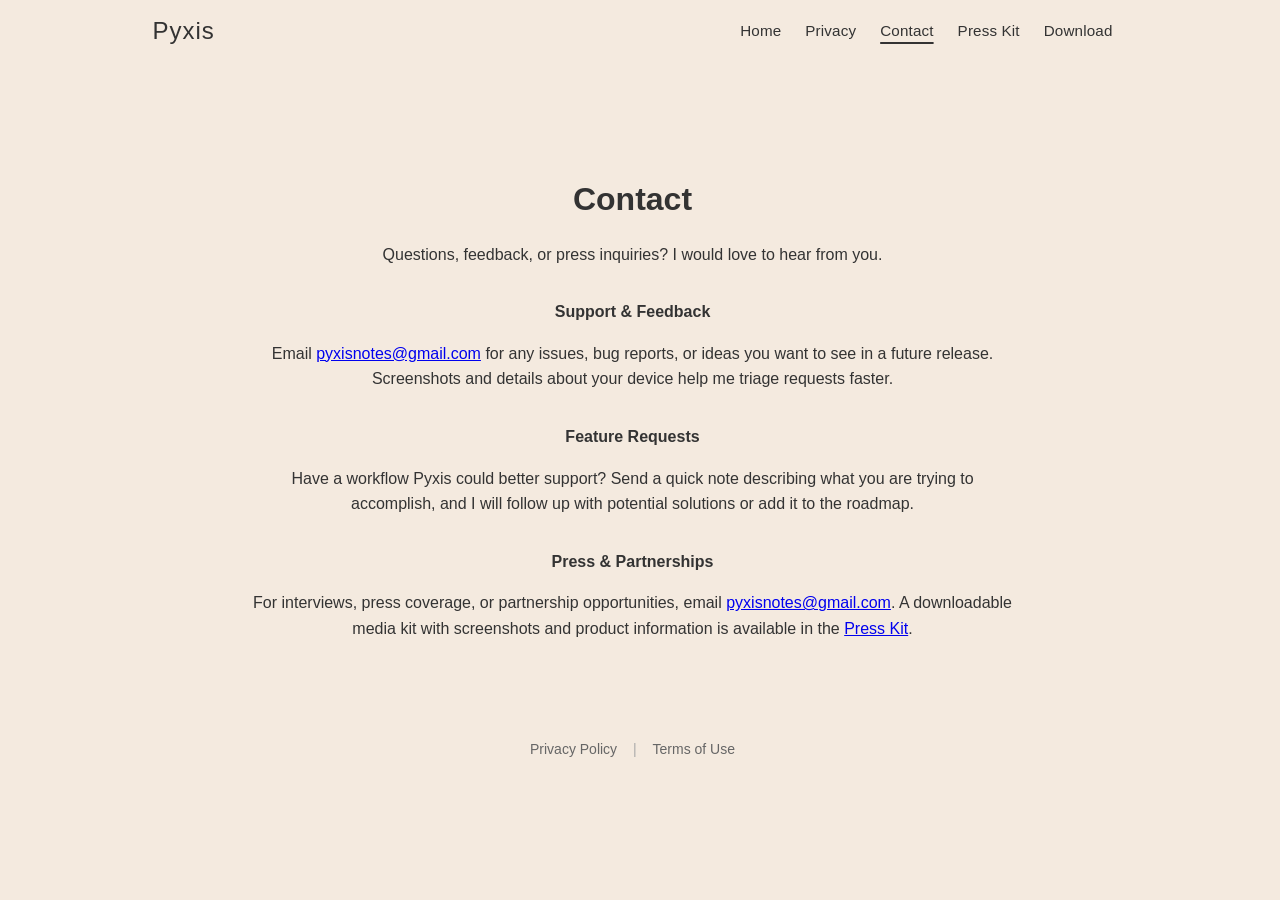
==== contact.html @ 68b4712a "Added and updated pages" ====
<!DOCTYPE html>
<html lang="en">
  <head>
    <meta charset="UTF-8" />
    <meta name="viewport" content="width=device-width, initial-scale=1" />
    <title>Pyxis: Notes — Contact</title>
    <meta
      name="description"
      content="Reach the Pyxis: Notes developer for support, feature requests, or press inquiries."
    />
    <link rel="apple-touch-icon" href="assets/icon.png" />
    <link rel="stylesheet" href="assets/style.css" />
  </head>
  <body class="contact-page">
    <!-- Primary Navigation -->
    <header class="site-header" role="banner">
      <div class="site-header__inner">
        <a class="site-header__brand" href="index.html">Pyxis</a>
        <nav class="site-nav" aria-label="Primary navigation">
          <ul class="site-nav__list">
            <li>
              <a class="site-nav__link" href="index.html">Home</a>
            </li>
            <li>
              <a class="site-nav__link" href="privacy.html">Privacy</a>
            </li>
            <li>
              <a class="site-nav__link" href="contact.html" aria-current="page">Contact</a>
            </li>
            <li>
              <a class="site-nav__link" href="presskit.html">Press Kit</a>
            </li>
            <li>
              <a class="site-nav__link" href="https://apps.apple.com/us/app/pyxis-notes-locations/id6639617144">Download</a>
            </li>
          </ul>
        </nav>
      </div>
    </header>

    <!-- Contact Content -->
    <main id="contact">
      <div class="container">
        <header>
          <h1>Contact</h1>
          <p>Questions, feedback, or press inquiries? I would love to hear from you.</p>
        </header>

        <section>
          <p><strong>Support & Feedback</strong></p>
          <p>
            Email
            <a href="mailto:pyxisnotes@gmail.com">pyxisnotes@gmail.com</a>
            for any issues, bug reports, or ideas you want to see in a future release. Screenshots
            and details about your device help me triage requests faster.
          </p>
        </section>

        <section>
          <p><strong>Feature Requests</strong></p>
          <p>
            Have a workflow Pyxis could better support? Send a quick note describing what you are
            trying to accomplish, and I will follow up with potential solutions or add it to the
            roadmap.
          </p>
        </section>

        <section>
          <p><strong>Press & Partnerships</strong></p>
          <p>
            For interviews, press coverage, or partnership opportunities, email
            <a href="mailto:pyxisnotes@gmail.com">pyxisnotes@gmail.com</a>. A downloadable media kit
            with screenshots and product information is available in the
            <a href="presskit.html#media-kit">Press Kit</a>.
          </p>
        </section>
      </div>
    </main>

    <!-- Site Footer Links -->
    <footer class="site-footer">
      <a href="privacy.html">Privacy Policy</a>
      <span class="divider">|</span>
      <a href="https://www.apple.com/legal/internet-services/itunes/dev/stdeula">Terms of Use</a>
    </footer>
  </body>
</html>
---- assets/style.css ----
:root {
  --color-background: rgb(244, 234, 223);
  --color-text: #333;
  --color-subtext: #666;
  --color-brand: rgb(41, 106, 149);
  --color-link: #509cff;
  --color-link-highlight: #4a769a;
  --color-nav-background: rgb(244, 234, 223);
  --color-nav-text: #333;
  --color-button-background: #007aff;
  --color-button-text: #fff;
  --color-footer-text: #999;
  --color-footer-link: #666;
  --color-footer-divider: #aaa;
  --color-surface: #fff;
  --color-tab-background: rgba(255, 255, 255, 0.85);
  --color-tab-border: rgba(0, 0, 0, 0.12);
  --color-tab-hover-border: rgba(0, 0, 0, 0.2);
  --color-tab-focus-outline: rgb(41, 106, 149);
  --color-tab-active-text: #fff;
  --shadow-nav: 0 2px 4px rgba(0, 0, 0, 0.1);
  --shadow-card: 0 10px 20px rgba(0, 0, 0, 0.12), 0 4px 6px rgba(0, 0, 0, 0.08);
  --shadow-card-large: 0 12px 24px rgba(0, 0, 0, 0.15), 0 6px 10px rgba(0, 0, 0, 0.08);
}

/* =====================================
   Base Layout
===================================== */
html {
  scroll-behavior: smooth;
  scrollbar-gutter: stable;
}

body {
  font-family: -apple-system, BlinkMacSystemFont, "Segoe UI", Roboto, Helvetica, Arial, sans-serif;
  margin: 0;
  padding: 0;
  line-height: 1.6;
  background: var(--color-background);
  color: var(--color-text);
}

main {
  padding: 4rem 2rem 2rem;
}

.container {
  max-width: 768px;
  margin: 0 auto;
}

header,
section,
footer {
  text-align: center;
  margin-bottom: 2rem;
}

.privacy-page header,
.privacy-page section {
  text-align: left;
}

.privacy-page .site-footer {
  text-align: center;
}

.privacy-page main a {
  color: var(--color-link);
}

.privacy-page main a:visited {
  color: var(--color-link);
}

.privacy-page main a:hover,
.privacy-page main a:focus-visible {
  color: var(--color-link-highlight);
}

img.icon {
  width: 120px;
  height: 120px;
  border-radius: 24px;
}

h1 {
  font-size: 2rem;
  margin: 1rem 0 0.25rem;
}

p.subtitle {
  color: var(--color-subtext);
  margin: 0 0 1.25rem;
}

/* =====================================
   Navigation
===================================== */
.site-header {
  position: static;
  top: 0;
  inset-inline: 0;
  z-index: 1000;
  background-color: var(--color-nav-background);
  color: var(--color-nav-text);
}

.site-header__inner {
  display: flex;
  align-items: center;
  justify-content: space-between;
  gap: 2rem;
  max-width: 960px;
  margin: 0 auto;
  padding: 0.75rem 2rem;
}

.site-header__brand {
  font-size: 1.5rem;
  font-weight: 400;
  letter-spacing: 0.04em;
  color: var(--color-nav-text);
  text-decoration: none;
}

.site-nav__list {
  display: flex;
  flex-wrap: wrap;
  align-items: center;
  gap: 1.5rem;
  margin: 0;
  padding: 0;
  list-style: none;
}

.site-nav__link {
  display: inline-block;
  color: var(--color-nav-text);
  font-size: 0.95rem;
  font-weight: 400;
  text-decoration: none;
  letter-spacing: 0.01em;
  transition: opacity 0.2s ease, text-decoration-color 0.2s ease;
}

.site-nav__link:hover,
.site-nav__link:focus-visible {
  color: rgba(51, 51, 51, 0.6);
}

.site-nav__link[aria-current="page"] {
  color: var(--color-nav-text);
  text-decoration: underline;
  text-decoration-thickness: 2px;
  text-underline-offset: 0.35rem;
}

@media (max-width: 640px) {
  .site-header__inner {
    flex-direction: column;
    align-items: center;
    gap: 0.75rem;
    padding: 1rem 1.5rem;
  }

  .site-nav__list {
    justify-content: center;
    gap: 1rem;
  }
}

/* =====================================
   Hero Actions
===================================== */
a.button {
  display: inline-block;
  padding: 0.75rem 1.5rem;
  background-color: var(--color-button-background);
  color: var(--color-button-text);
  border-radius: 8px;
  font-weight: 600;
  text-decoration: none;
  margin-top: 1.5rem;
}

/* =====================================
   Screenshot Grids
===================================== */
.screenshots > img {
  display: block;
  width: 100%;
  max-width: 400px;
  margin: 1rem auto;
  border-radius: 16px;
  box-shadow: var(--shadow-card);
}

.screenshots-grid-iPhone {
  display: grid;
  grid-template-columns: repeat(auto-fit, minmax(160px, 1fr));
  gap: 1rem;
  justify-items: center;
}

.screenshots-grid-iPhone img {
  width: 100%;
  border-radius: 16px;
  box-shadow: var(--shadow-card);
}

.screenshots-grid-iPad {
  display: grid;
  grid-template-columns: repeat(auto-fit, minmax(320px, 1fr));
  gap: 1rem;
  justify-items: center;
}

.screenshots-grid-iPad img {
  width: 100%;
  border-radius: 16px;
  box-shadow: var(--shadow-card-large);
}

.screenshots > img,
.screenshots-grid-iPhone img,
.screenshots-grid-iPad img {
  transition: transform 0.25s ease, box-shadow 0.25s ease;
  transform-origin: center;
}

.screenshots > img:hover,
.screenshots > img:focus-visible,
.screenshots-grid-iPhone img:hover,
.screenshots-grid-iPhone img:focus-visible,
.screenshots-grid-iPad img:hover,
.screenshots-grid-iPad img:focus-visible {
  transform: translateY(-4px) scale(1.03);
  box-shadow: var(--shadow-card-large);
}

/* =====================================
   Footer
===================================== */
footer {
  font-size: 0.875rem;
  color: var(--color-footer-text);
}

.site-footer {
  text-align: center;
  padding: 2rem 1rem;
  font-size: 0.875rem;
  color: var(--color-footer-link);
  background-color: transparent;
}

.site-footer a {
  margin: 0 0.5rem;
  color: var(--color-footer-link);
  text-decoration: none;
}

.site-footer a:hover {
  text-decoration: underline;
}

.site-footer .divider {
  margin: 0 0.25rem;
  color: var(--color-footer-divider);
}

/* =====================================
   Tabs
===================================== */
.tabs {
  display: flex;
  justify-content: center;
  flex-wrap: wrap;
  gap: 0.75rem;
  margin: 1.5rem 0;
}

.tab-button {
  appearance: none;
  padding: 0.5rem 1.5rem;
  border: 1px solid var(--color-tab-border);
  border-radius: 999px;
  background: var(--color-tab-background);
  color: var(--color-brand);
  font-size: 0.95rem;
  font-weight: 600;
  cursor: pointer;
  transition: background-color 0.2s ease, color 0.2s ease, border-color 0.2s ease;
}

.tab-button:hover {
  background: var(--color-surface);
  border-color: var(--color-tab-hover-border);
}

.tab-button:focus-visible {
  outline: 2px solid var(--color-tab-focus-outline);
  outline-offset: 2px;
}

.tab-button.active {
  background: var(--color-brand);
  border-color: var(--color-brand);
  color: var(--color-tab-active-text);
}

.tab-content {
  display: none;
}

.tab-content.active {
  display: block;
}

/* =====================================
   Utilities
===================================== */
.visually-hidden {
  position: absolute;
  width: 1px;
  height: 1px;
  margin: -1px;
  padding: 0;
  overflow: hidden;
  clip: rect(0, 0, 0, 0);
  white-space: nowrap;
  border: 0;
}
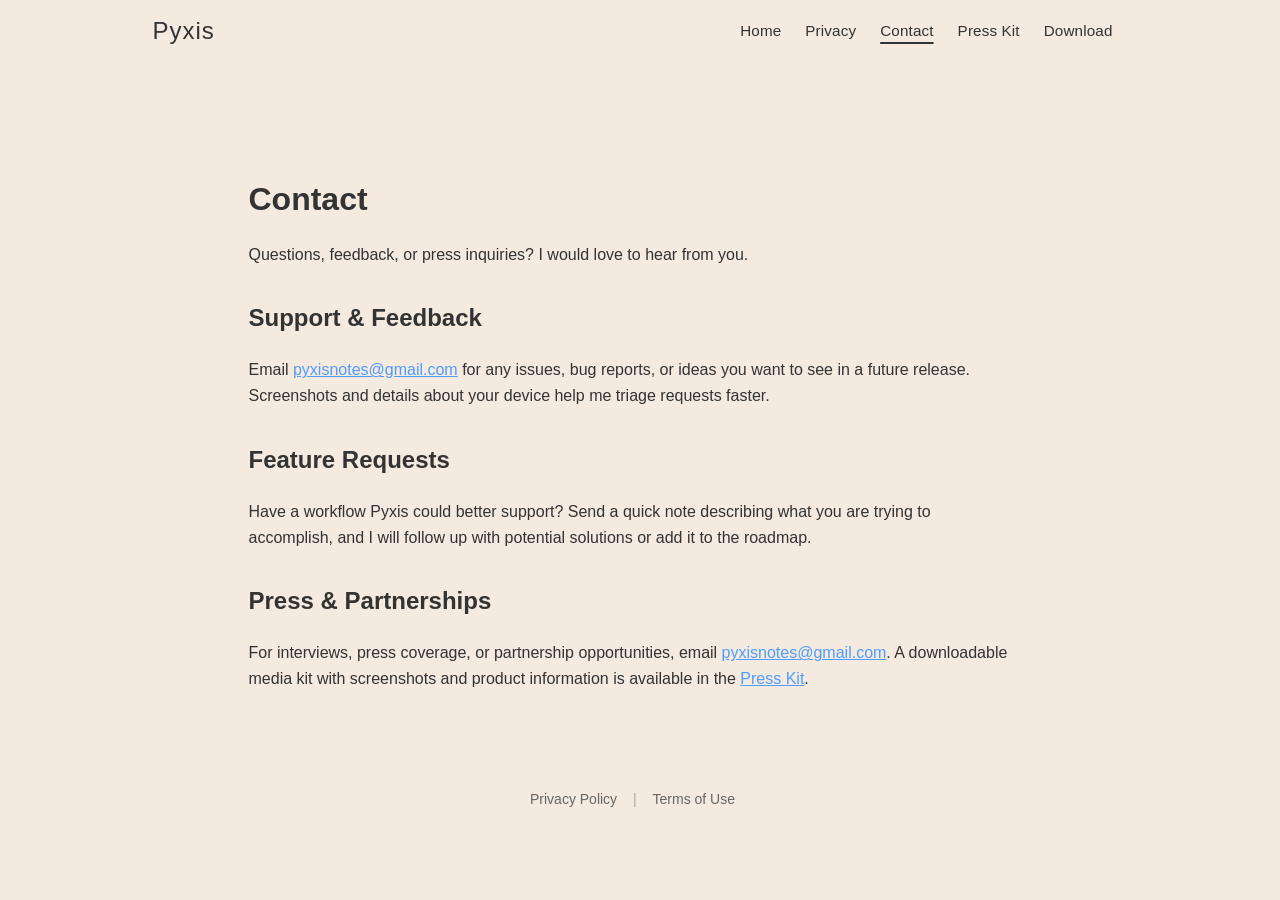
==== commit 1a308339: "Changed style across the site Changed style across the site" ====
--- a/contact.html
+++ b/contact.html
@@ -47,7 +47,7 @@
         </header>
 
         <section>
-          <p><strong>Support & Feedback</strong></p>
+          <h2>Support & Feedback</h2>
           <p>
             Email
             <a href="mailto:pyxisnotes@gmail.com">pyxisnotes@gmail.com</a>
@@ -57,7 +57,7 @@
         </section>
 
         <section>
-          <p><strong>Feature Requests</strong></p>
+          <h2>Feature Requests</h2>
           <p>
             Have a workflow Pyxis could better support? Send a quick note describing what you are
             trying to accomplish, and I will follow up with potential solutions or add it to the
@@ -66,7 +66,7 @@
         </section>
 
         <section>
-          <p><strong>Press & Partnerships</strong></p>
+          <h2>Press & Partnerships</h2>
           <p>
             For interviews, press coverage, or partnership opportunities, email
             <a href="mailto:pyxisnotes@gmail.com">pyxisnotes@gmail.com</a>. A downloadable media kit
--- a/assets/style.css
+++ b/assets/style.css
@@ -57,24 +57,35 @@
 }
 
 .privacy-page header,
-.privacy-page section {
+.privacy-page section,
+.contact-page header,
+.contact-page section {
   text-align: left;
 }
 
-.privacy-page .site-footer {
+.privacy-page .site-footer,
+.contact-page .site-footer {
   text-align: center;
 }
 
-.privacy-page main a {
+.privacy-page main a,
+.contact-page main a,
+.presskit-page main a {
   color: var(--color-link);
 }
 
-.privacy-page main a:visited {
+.privacy-page main a:visited,
+.contact-page main a:visited,
+.presskit-page main a:visited {
   color: var(--color-link);
 }
 
 .privacy-page main a:hover,
-.privacy-page main a:focus-visible {
+.privacy-page main a:focus-visible,
+.contact-page main a:hover,
+.contact-page main a:focus-visible,
+.presskit-page main a:hover,
+.presskit-page main a:focus-visible {
   color: var(--color-link-highlight);
 }
 
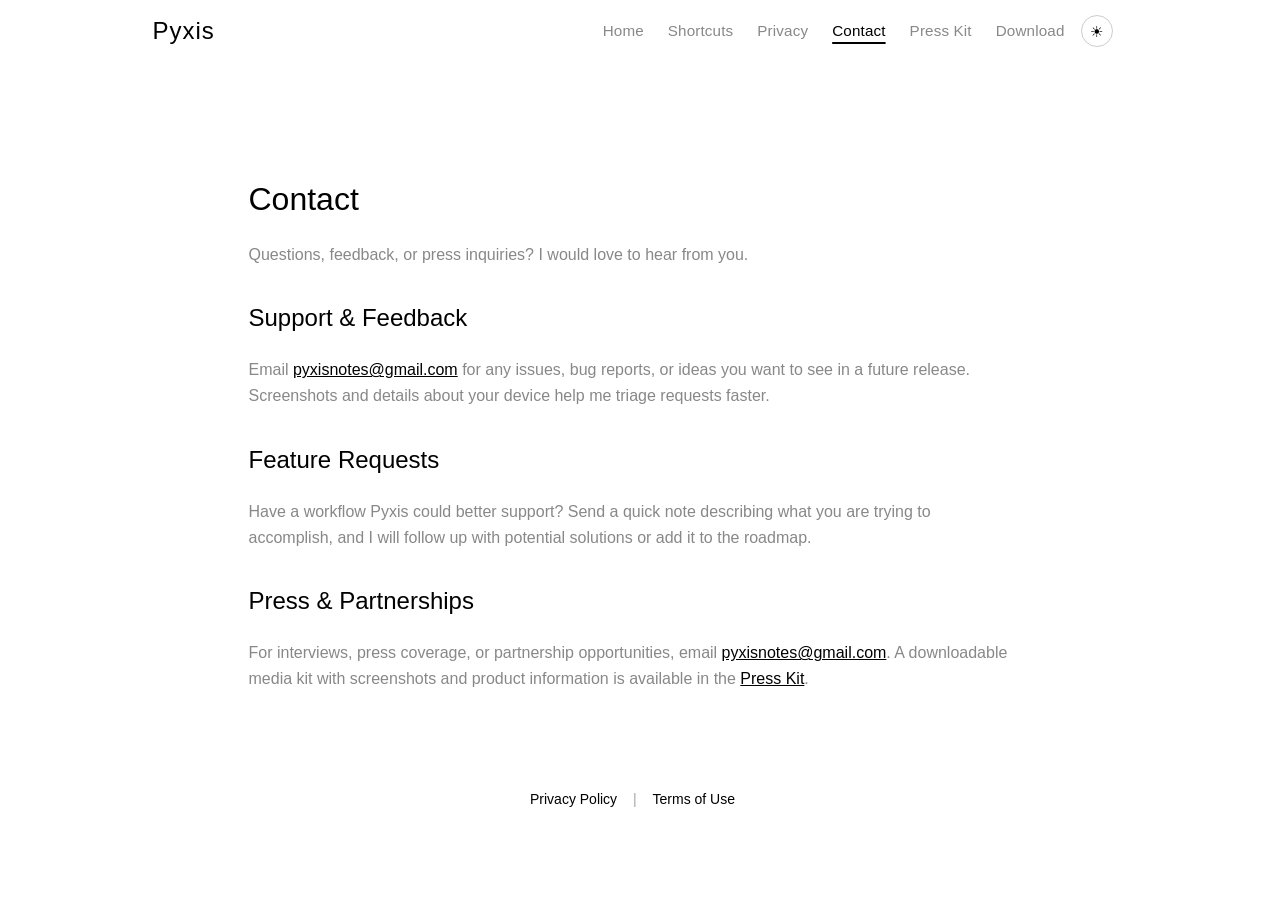
==== commit ad7f0822: "Updated for v3.5 Updated for v3.5" ====
--- a/contact.html
+++ b/contact.html
@@ -3,38 +3,45 @@
   <head>
     <meta charset="UTF-8" />
     <meta name="viewport" content="width=device-width, initial-scale=1" />
-    <title>Pyxis: Notes — Contact</title>
+    <title>Pyxis: Trip Planner — Contact</title>
     <meta
       name="description"
-      content="Reach the Pyxis: Notes developer for support, feature requests, or press inquiries."
+      content="Reach the Pyxis: Trip Planner developer for support, feature requests, or press inquiries."
     />
-    <link rel="apple-touch-icon" href="assets/icon.png" />
+    <link rel="apple-touch-icon" href="assets/app icons/App Icon.png" />
     <link rel="stylesheet" href="assets/style.css" />
+    <script src="assets/theme-toggle.js" defer></script>
   </head>
   <body class="contact-page">
     <!-- Primary Navigation -->
     <header class="site-header" role="banner">
       <div class="site-header__inner">
         <a class="site-header__brand" href="index.html">Pyxis</a>
-        <nav class="site-nav" aria-label="Primary navigation">
-          <ul class="site-nav__list">
-            <li>
-              <a class="site-nav__link" href="index.html">Home</a>
-            </li>
-            <li>
-              <a class="site-nav__link" href="privacy.html">Privacy</a>
-            </li>
-            <li>
-              <a class="site-nav__link" href="contact.html" aria-current="page">Contact</a>
-            </li>
-            <li>
-              <a class="site-nav__link" href="presskit.html">Press Kit</a>
-            </li>
-            <li>
-              <a class="site-nav__link" href="https://apps.apple.com/us/app/pyxis-notes-locations/id6639617144">Download</a>
-            </li>
-          </ul>
-        </nav>
+        <div class="site-header__actions">
+          <nav class="site-nav" aria-label="Primary navigation">
+            <ul class="site-nav__list">
+              <li>
+                <a class="site-nav__link" href="index.html">Home</a>
+              </li>
+              <li>
+                <a class="site-nav__link" href="shortcuts.html">Shortcuts</a>
+              </li>
+              <li>
+                <a class="site-nav__link" href="privacy.html">Privacy</a>
+              </li>
+              <li>
+                <a class="site-nav__link" href="contact.html" aria-current="page">Contact</a>
+              </li>
+              <li>
+                <a class="site-nav__link" href="presskit.html">Press Kit</a>
+              </li>
+              <li>
+                <a class="site-nav__link" href="https://apps.apple.com/us/app/pyxis-notes-locations/id6639617144">Download</a>
+              </li>
+            </ul>
+          </nav>
+          <button class="theme-toggle" type="button" data-theme-toggle aria-label="Toggle theme"></button>
+        </div>
       </div>
     </header>
 
--- a/assets/style.css
+++ b/assets/style.css
@@ -1,28 +1,93 @@
 :root {
-  --color-background: rgb(244, 234, 223);
-  --color-text: #333;
-  --color-subtext: #666;
-  --color-brand: rgb(41, 106, 149);
-  --color-link: #509cff;
-  --color-link-highlight: #4a769a;
-  --color-nav-background: rgb(244, 234, 223);
-  --color-nav-text: #333;
-  --color-button-background: #007aff;
+  --color-background: #fff;
+  --color-text: #888;
+  --color-heading: #000;
+  --color-subtext: rgba(0, 0, 0, 0.7);
+  --color-brand: #000;
+  --color-link: #000;
+  --color-link-highlight: #000;
+  --color-nav-background: #fff;
+  --color-nav-text: #888;
+  --color-nav-link-active: #000;
+  --color-button-background: #000;
   --color-button-text: #fff;
-  --color-footer-text: #999;
-  --color-footer-link: #666;
-  --color-footer-divider: #aaa;
+  --color-footer-text: rgba(0, 0, 0, 0.7);
+  --color-footer-link: #000;
+  --color-footer-divider: rgba(0, 0, 0, 0.35);
   --color-surface: #fff;
   --color-tab-background: rgba(255, 255, 255, 0.85);
   --color-tab-border: rgba(0, 0, 0, 0.12);
   --color-tab-hover-border: rgba(0, 0, 0, 0.2);
-  --color-tab-focus-outline: rgb(41, 106, 149);
+  --color-tab-focus-outline: #000;
+  --color-tab-active-background: #4a4a4a;
   --color-tab-active-text: #fff;
+  --color-upcoming-release-background: #f7f7f7;
+  --color-upcoming-release-text: #111;
+  --color-lightbox-backdrop: rgba(0, 0, 0, 0.9);
+  --color-lightbox-image-background: #fff;
+  --color-lightbox-caption: #fff;
+  --color-lightbox-close-border: #fff;
+  --color-lightbox-close-background: #000;
+  --color-lightbox-close-text: #fff;
+  --color-lightbox-close-focus: #fff;
+  --color-support-border: rgba(0, 0, 0, 0.12);
+  --color-support-surface: rgba(0, 0, 0, 0.02);
+  --color-card-background: #f6f7f8;
+  --color-theme-toggle-background: transparent;
+  --color-theme-toggle-text: #000;
+  --color-theme-toggle-border: rgba(0, 0, 0, 0.2);
+  --color-theme-toggle-hover: rgba(0, 0, 0, 0.06);
+  --color-theme-toggle-focus: #000;
   --shadow-nav: 0 2px 4px rgba(0, 0, 0, 0.1);
   --shadow-card: 0 10px 20px rgba(0, 0, 0, 0.12), 0 4px 6px rgba(0, 0, 0, 0.08);
   --shadow-card-large: 0 12px 24px rgba(0, 0, 0, 0.15), 0 6px 10px rgba(0, 0, 0, 0.08);
 }
 
+html[data-theme="dark"] {
+  --color-background: #0f1115;
+  --color-text: #c7ccd6;
+  --color-heading: #f8f9fb;
+  --color-subtext: rgba(231, 236, 244, 0.9);
+  --color-brand: #f8f9fb;
+  --color-link: #d6e3ff;
+  --color-link-highlight: #fff;
+  --color-nav-background: #0f1115;
+  --color-nav-text: #c7ccd6;
+  --color-nav-link-active: #fff;
+  --color-button-background: #f8f9fb;
+  --color-button-text: #0f1115;
+  --color-footer-text: rgba(231, 236, 244, 0.9);
+  --color-footer-link: #d6e3ff;
+  --color-footer-divider: rgba(231, 236, 244, 0.45);
+  --color-surface: #1a1f29;
+  --color-tab-background: rgba(26, 31, 41, 0.9);
+  --color-tab-border: rgba(248, 249, 251, 0.25);
+  --color-tab-hover-border: rgba(248, 249, 251, 0.5);
+  --color-tab-focus-outline: #fff;
+  --color-tab-active-background: var(--color-upcoming-release-background);
+  --color-tab-active-text: #fff;
+  --color-upcoming-release-background: rgba(248, 249, 251, 0.12);
+  --color-upcoming-release-text: #f8f9fb;
+  --color-lightbox-backdrop: rgba(0, 0, 0, 0.95);
+  --color-lightbox-image-background: #111521;
+  --color-lightbox-caption: #fff;
+  --color-lightbox-close-border: #fff;
+  --color-lightbox-close-background: #1b2130;
+  --color-lightbox-close-text: #fff;
+  --color-lightbox-close-focus: #fff;
+  --color-support-border: rgba(248, 249, 251, 0.2);
+  --color-support-surface: rgba(248, 249, 251, 0.05);
+  --color-card-background: #1a1f29;
+  --color-theme-toggle-background: transparent;
+  --color-theme-toggle-text: #fff;
+  --color-theme-toggle-border: rgba(248, 249, 251, 0.45);
+  --color-theme-toggle-hover: rgba(248, 249, 251, 0.12);
+  --color-theme-toggle-focus: #fff;
+  --shadow-nav: 0 2px 4px rgba(0, 0, 0, 0.45);
+  --shadow-card: 0 10px 20px rgba(0, 0, 0, 0.45), 0 4px 6px rgba(0, 0, 0, 0.25);
+  --shadow-card-large: 0 12px 24px rgba(0, 0, 0, 0.55), 0 6px 10px rgba(0, 0, 0, 0.35);
+}
+
 /* =====================================
    Base Layout
 ===================================== */
@@ -32,7 +97,8 @@
 }
 
 body {
-  font-family: -apple-system, BlinkMacSystemFont, "Segoe UI", Roboto, Helvetica, Arial, sans-serif;
+  font-family: "Open Sans", "Segoe UI", Roboto, Helvetica, Arial, sans-serif;
+  font-weight: 300;
   margin: 0;
   padding: 0;
   line-height: 1.6;
@@ -40,6 +106,16 @@
   color: var(--color-text);
 }
 
+h1,
+h2,
+h3,
+h4,
+h5,
+h6 {
+  color: var(--color-heading);
+  font-weight: 300;
+}
+
 main {
   padding: 4rem 2rem 2rem;
 }
@@ -59,24 +135,28 @@
 .privacy-page header,
 .privacy-page section,
 .contact-page header,
-.contact-page section {
+.contact-page section,
+.support-page section {
   text-align: left;
 }
 
 .privacy-page .site-footer,
-.contact-page .site-footer {
+.contact-page .site-footer,
+.support-page .site-footer {
   text-align: center;
 }
 
 .privacy-page main a,
 .contact-page main a,
-.presskit-page main a {
+.presskit-page main a,
+.support-page main a {
   color: var(--color-link);
 }
 
 .privacy-page main a:visited,
 .contact-page main a:visited,
-.presskit-page main a:visited {
+.presskit-page main a:visited,
+.support-page main a:visited {
   color: var(--color-link);
 }
 
@@ -85,7 +165,9 @@
 .contact-page main a:hover,
 .contact-page main a:focus-visible,
 .presskit-page main a:hover,
-.presskit-page main a:focus-visible {
+.presskit-page main a:focus-visible,
+.support-page main a:hover,
+.support-page main a:focus-visible {
   color: var(--color-link-highlight);
 }
 
@@ -127,11 +209,18 @@
   padding: 0.75rem 2rem;
 }
 
+.site-header__actions {
+  display: flex;
+  align-items: center;
+  justify-content: flex-end;
+  gap: 1rem;
+}
+
 .site-header__brand {
   font-size: 1.5rem;
   font-weight: 400;
   letter-spacing: 0.04em;
-  color: var(--color-nav-text);
+  color: var(--color-brand);
   text-decoration: none;
 }
 
@@ -157,14 +246,50 @@
 
 .site-nav__link:hover,
 .site-nav__link:focus-visible {
-  color: rgba(51, 51, 51, 0.6);
+  color: var(--color-nav-link-active);
 }
 
 .site-nav__link[aria-current="page"] {
-  color: var(--color-nav-text);
+  color: var(--color-nav-link-active);
   text-decoration: underline;
   text-decoration-thickness: 2px;
   text-underline-offset: 0.35rem;
+}
+
+.theme-toggle {
+  appearance: none;
+  border: 1px solid var(--color-theme-toggle-border);
+  border-radius: 999px;
+  background: var(--color-theme-toggle-background);
+  color: var(--color-theme-toggle-text);
+  width: 2rem;
+  height: 2rem;
+  padding: 0;
+  display: inline-flex;
+  align-items: center;
+  justify-content: center;
+  cursor: pointer;
+  transition: background-color 0.2s ease, border-color 0.2s ease, transform 0.2s ease;
+}
+
+.theme-toggle::before {
+  content: "☀";
+  font-size: 0.95rem;
+  line-height: 1;
+}
+
+.theme-toggle[data-theme-icon="moon"]::before {
+  content: "☾";
+}
+
+.theme-toggle:hover {
+  background: var(--color-theme-toggle-hover);
+  transform: translateY(-1px);
+}
+
+.theme-toggle:focus-visible {
+  outline: 2px solid var(--color-theme-toggle-focus);
+  outline-offset: 2px;
 }
 
 @media (max-width: 640px) {
@@ -178,6 +303,11 @@
   .site-nav__list {
     justify-content: center;
     gap: 1rem;
+  }
+
+  .site-header__actions {
+    flex-direction: column;
+    align-items: center;
   }
 }
 
@@ -196,6 +326,28 @@
 }
 
 /* =====================================
+   App Icons
+===================================== */
+.app-icons {
+  margin-top: 2rem;
+}
+
+.app-icons-grid {
+  display: grid;
+  grid-template-columns: repeat(2, minmax(0, 1fr));
+  gap: 1.5rem;
+  justify-items: center;
+  align-items: center;
+}
+
+.app-icons-grid img {
+  width: 100%;
+  max-width: 220px;
+  border-radius: 24px;
+  box-shadow: var(--shadow-card);
+}
+
+/* =====================================
    Screenshot Grids
 ===================================== */
 .screenshots > img {
@@ -209,27 +361,27 @@
 
 .screenshots-grid-iPhone {
   display: grid;
-  grid-template-columns: repeat(auto-fit, minmax(160px, 1fr));
-  gap: 1rem;
+  grid-template-columns: repeat(5, minmax(0, 1fr));
+  gap: 1.5rem;
   justify-items: center;
 }
 
 .screenshots-grid-iPhone img {
   width: 100%;
-  border-radius: 16px;
+  border-radius: 12px;
   box-shadow: var(--shadow-card);
 }
 
 .screenshots-grid-iPad {
   display: grid;
-  grid-template-columns: repeat(auto-fit, minmax(320px, 1fr));
-  gap: 1rem;
+  grid-template-columns: repeat(2, minmax(0, 1fr));
+  gap: 1.5rem;
   justify-items: center;
 }
 
 .screenshots-grid-iPad img {
   width: 100%;
-  border-radius: 16px;
+  border-radius: 12px;
   box-shadow: var(--shadow-card-large);
 }
 
@@ -251,6 +403,48 @@
 }
 
 /* =====================================
+   Banner Gallery
+===================================== */
+.banner-gallery {
+  margin-top: 2.5rem;
+}
+
+.upcoming-release {
+  text-align: center;
+  width: fit-content;
+  margin: 0 auto 1rem;
+  padding: 0.45rem 2rem;
+  border-radius: 999px;
+  border: 1px solid var(--color-tab-border);
+  background: var(--color-upcoming-release-background);
+  color: var(--color-upcoming-release-text);
+}
+
+.banner-gallery__grid {
+  display: grid;
+  gap: 1.25rem;
+}
+
+.banner-gallery__image {
+  width: 100%;
+  border-radius: 26px;
+  box-shadow: var(--shadow-card);
+  cursor: pointer;
+  transition: transform 0.2s ease, box-shadow 0.2s ease;
+}
+
+.banner-gallery__image:hover,
+.banner-gallery__image:focus-visible {
+  transform: translateY(-2px);
+  box-shadow: var(--shadow-card-large);
+}
+
+.banner-gallery__image:focus-visible {
+  outline: 2px solid var(--color-tab-focus-outline);
+  outline-offset: 2px;
+}
+
+/* =====================================
    Footer
 ===================================== */
 footer {
@@ -290,6 +484,8 @@
   flex-wrap: wrap;
   gap: 0.75rem;
   margin: 1.5rem 0;
+  position: relative;
+  z-index: 3;
 }
 
 .tab-button {
@@ -316,17 +512,211 @@
 }
 
 .tab-button.active {
-  background: var(--color-brand);
-  border-color: var(--color-brand);
+  background: var(--color-tab-active-background);
+  border-color: var(--color-tab-active-background);
   color: var(--color-tab-active-text);
 }
 
 .tab-content {
   display: none;
+  position: relative;
+  z-index: 1;
 }
 
 .tab-content.active {
   display: block;
+}
+
+/* =====================================
+   Lightbox
+===================================== */
+.lightbox {
+  position: fixed;
+  inset: 0;
+  display: flex;
+  align-items: center;
+  justify-content: center;
+  padding: 2rem;
+  background: var(--color-lightbox-backdrop);
+  opacity: 0;
+  pointer-events: none;
+  transition: opacity 0.2s ease;
+  z-index: 2000;
+}
+
+.lightbox.open {
+  opacity: 1;
+  pointer-events: auto;
+}
+
+.lightbox__content {
+  position: relative;
+  max-width: 92vw;
+  max-height: 88vh;
+  width: max-content;
+  display: flex;
+  flex-direction: column;
+  align-items: center;
+  gap: 0.75rem;
+}
+
+.lightbox__image {
+  max-width: 92vw;
+  max-height: 88vh;
+  border-radius: 26px;
+  background: var(--color-lightbox-image-background);
+}
+
+.lightbox__caption {
+  color: var(--color-lightbox-caption);
+  font-size: 0.95rem;
+}
+
+.lightbox__close {
+  position: absolute;
+  top: -2.5rem;
+  right: 0;
+  border: 1px solid var(--color-lightbox-close-border);
+  background: var(--color-lightbox-close-background);
+  color: var(--color-lightbox-close-text);
+  padding: 0.35rem 0.75rem;
+  border-radius: 999px;
+  cursor: pointer;
+}
+
+.lightbox__close:focus-visible {
+  outline: 2px solid var(--color-lightbox-close-focus);
+  outline-offset: 2px;
+}
+
+.screenshots img {
+  cursor: zoom-in;
+}
+
+/* =====================================
+   Support Article
+===================================== */
+.support-article {
+  max-width: 820px;
+}
+
+.support-article__kicker {
+  text-transform: uppercase;
+  letter-spacing: 0.08em;
+  font-size: 0.75rem;
+  margin-bottom: 0.5rem;
+}
+
+.support-article__header {
+  text-align: left;
+}
+
+.support-article__meta {
+  font-size: 0.875rem;
+}
+
+.support-toc {
+  margin: 2rem 0;
+  padding: 1.5rem;
+  border: 1px solid var(--color-support-border);
+  border-radius: 12px;
+  background: var(--color-support-surface);
+}
+
+.support-toc h2 {
+  margin-top: 0;
+}
+
+.support-toc ol {
+  margin: 0;
+  padding-left: 1.25rem;
+}
+
+.support-article section {
+  margin-bottom: 2.25rem;
+}
+
+.support-article h2 {
+  margin-bottom: 0.75rem;
+}
+
+.support-cards {
+  display: grid;
+  grid-template-columns: repeat(auto-fit, minmax(220px, 1fr));
+  gap: 1rem;
+}
+
+.support-card {
+  border: 1px solid var(--color-support-border);
+  border-radius: 12px;
+  background: var(--color-card-background);
+  transition: transform 0.2s ease, box-shadow 0.2s ease;
+}
+
+.support-card:hover,
+.support-card:focus-within {
+  transform: scale(1.03);
+  box-shadow: var(--shadow-card);
+}
+
+.support-card__link {
+  display: block;
+  height: 100%;
+  padding: 1.25rem;
+  color: inherit;
+  text-decoration: none;
+  position: relative;
+  padding-right: 2.25rem;
+}
+
+.support-card__link::before {
+  content: "+";
+  position: absolute;
+  top: 0.9rem;
+  right: 0.9rem;
+  width: 1.1rem;
+  height: 1.1rem;
+  border-radius: 50%;
+  background: #2faa55;
+  color: #fff;
+  font-size: 0.85rem;
+  font-weight: 700;
+  line-height: 1.1rem;
+  text-align: center;
+}
+
+.support-card__link:focus-visible {
+  outline: 2px solid var(--color-tab-focus-outline);
+  outline-offset: -2px;
+  border-radius: 12px;
+}
+
+.support-card h3 {
+  margin-top: 0;
+  margin-bottom: 0.5rem;
+}
+
+.support-card p {
+  margin: 0;
+}
+
+.support-related ul {
+  margin: 0;
+  padding-left: 1.25rem;
+}
+
+@media (max-width: 640px) {
+  .support-toc {
+    padding: 1rem;
+  }
+
+  .support-card {
+    padding: 0;
+  }
+
+  .support-card__link {
+    padding: 1rem;
+  }
 }
 
 /* =====================================
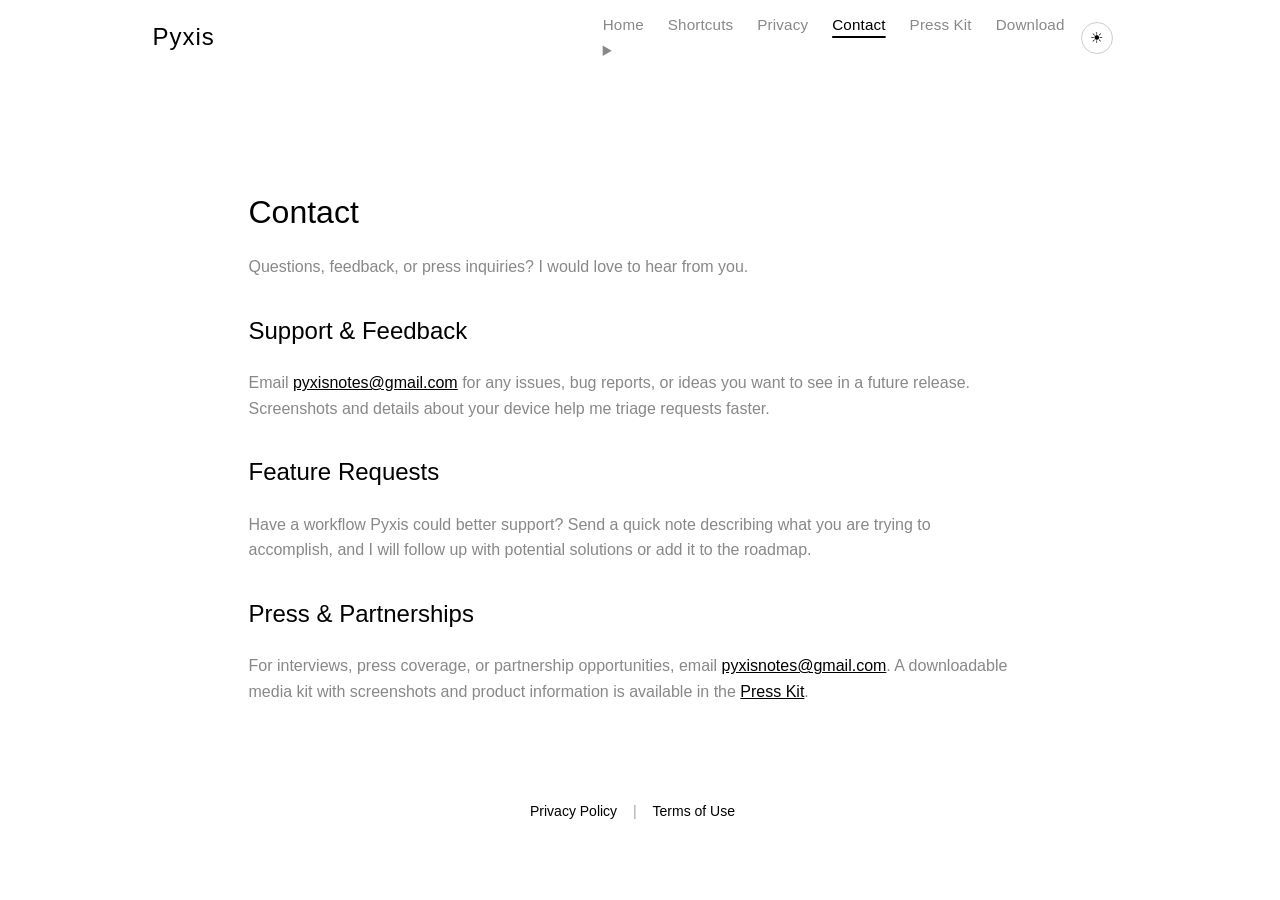
==== commit fba96dfa: "Added a hamburger menu for mobile Added a hamburger menu for mobile" ====
--- a/contact.html
+++ b/contact.html
@@ -3,10 +3,10 @@
   <head>
     <meta charset="UTF-8" />
     <meta name="viewport" content="width=device-width, initial-scale=1" />
-    <title>Pyxis: Trip Planner — Contact</title>
+    <title>Pyxis — Contact</title>
     <meta
       name="description"
-      content="Reach the Pyxis: Trip Planner developer for support, feature requests, or press inquiries."
+      content="Reach the Pyxis developer for support, feature requests, or press inquiries."
     />
     <link rel="apple-touch-icon" href="assets/app icons/App Icon.png" />
     <link rel="stylesheet" href="assets/style.css" />
@@ -19,7 +19,7 @@
         <a class="site-header__brand" href="index.html">Pyxis</a>
         <div class="site-header__actions">
           <nav class="site-nav" aria-label="Primary navigation">
-            <ul class="site-nav__list">
+            <ul class="site-nav__list site-nav__list--desktop">
               <li>
                 <a class="site-nav__link" href="index.html">Home</a>
               </li>
@@ -32,13 +32,27 @@
               <li>
                 <a class="site-nav__link" href="contact.html" aria-current="page">Contact</a>
               </li>
-              <li>
+              <li class="site-nav__item--presskit">
                 <a class="site-nav__link" href="presskit.html">Press Kit</a>
               </li>
               <li>
                 <a class="site-nav__link" href="https://apps.apple.com/us/app/pyxis-notes-locations/id6639617144">Download</a>
               </li>
             </ul>
+            <details class="site-nav__mobile-menu">
+              <summary class="site-nav__hamburger" aria-label="Open navigation menu">
+                <span></span>
+                <span></span>
+                <span></span>
+              </summary>
+              <ul class="site-nav__list site-nav__list--mobile">
+                <li><a class="site-nav__link" href="index.html">Home</a></li>
+                <li><a class="site-nav__link" href="shortcuts.html">Shortcuts</a></li>
+                <li><a class="site-nav__link" href="privacy.html">Privacy</a></li>
+                <li><a class="site-nav__link" href="contact.html">Contact</a></li>
+                <li><a class="site-nav__link" href="https://apps.apple.com/us/app/pyxis-notes-locations/id6639617144">Download</a></li>
+              </ul>
+            </details>
           </nav>
           <button class="theme-toggle" type="button" data-theme-toggle aria-label="Toggle theme"></button>
         </div>
